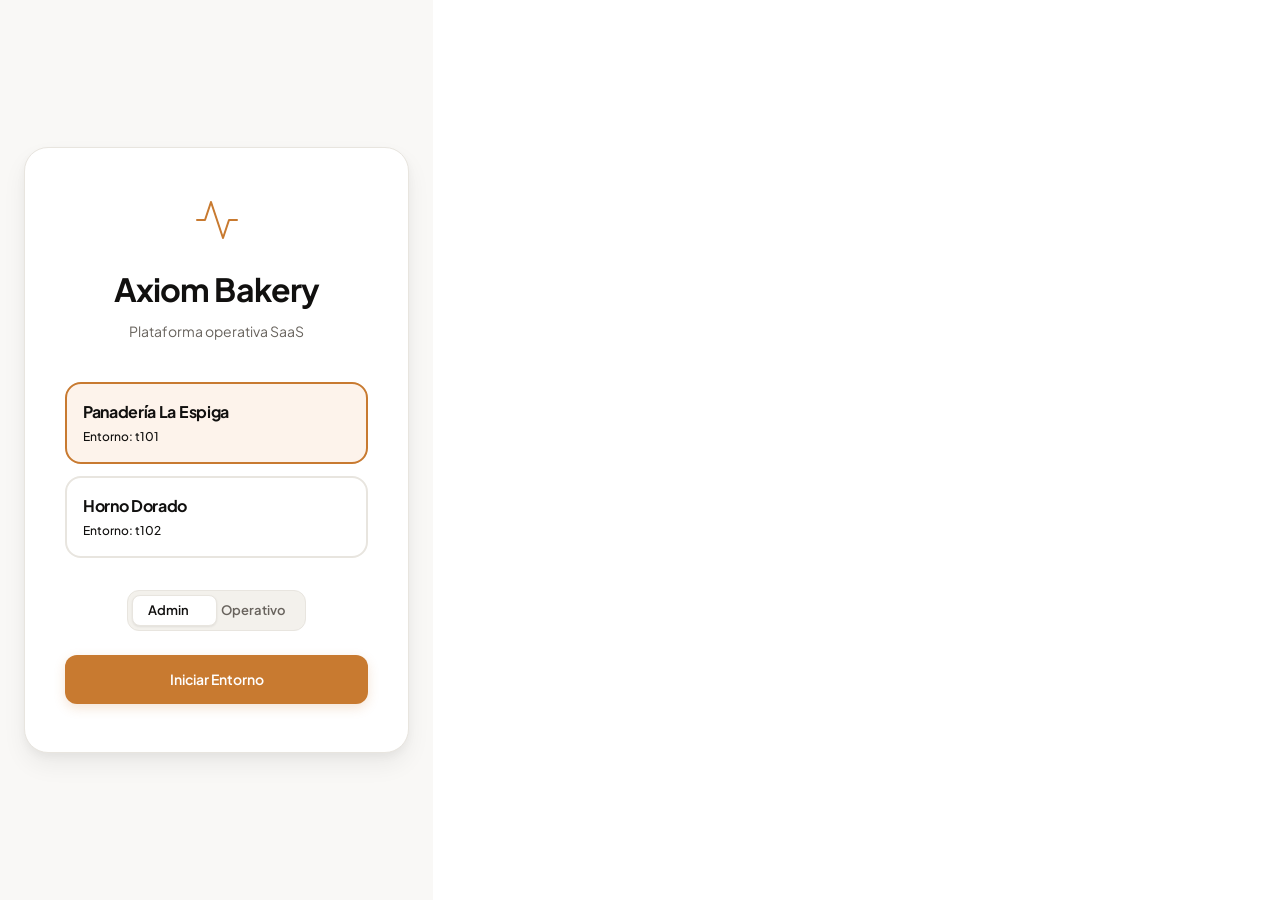
==== projexxxt/index.html @ afece57c "Add files via upload" ====
<!doctype html>
<html lang="es">
<head>
<meta charset="utf-8">
<meta name="viewport" content="width=device-width, initial-scale=1, viewport-fit=cover">
<title>Panadería SaaS - Ultra Premium v2</title>
<link href="https://fonts.googleapis.com/css2?family=Plus+Jakarta+Sans:wght@400;500;600;700;800&display=swap" rel="stylesheet">
<link rel="stylesheet" href="style.css">
</head>
<body>
<div id="app"></div>

<!-- Iconografía SVG Consistente (24x24 viewBox, stroke 2) -->
<svg style="display:none">
  <defs>
    <symbol id="i-pedidos" viewBox="0 0 24 24" fill="none" stroke="currentColor" stroke-linecap="round" stroke-linejoin="round"><rect x="3" y="4" width="18" height="18" rx="2" ry="2"></rect><line x1="16" y1="2" x2="16" y2="6"></line><line x1="8" y1="2" x2="8" y2="6"></line><line x1="3" y1="10" x2="21" y2="10"></line></symbol>
    <symbol id="i-prod" viewBox="0 0 24 24" fill="none" stroke="currentColor" stroke-linecap="round" stroke-linejoin="round"><polyline points="22 12 18 12 15 21 9 3 6 12 2 12"></polyline></symbol>
    <symbol id="i-rep" viewBox="0 0 24 24" fill="none" stroke="currentColor" stroke-linecap="round" stroke-linejoin="round"><path d="M14 2H6a2 2 0 0 0-2 2v16a2 2 0 0 0 2 2h12a2 2 0 0 0 2-2V8z"></path><polyline points="14 2 14 8 20 8"></polyline><line x1="16" y1="13" x2="8" y2="13"></line><line x1="16" y1="17" x2="8" y2="17"></line><polyline points="10 9 9 9 8 9"></polyline></symbol>
    <symbol id="i-cat" viewBox="0 0 24 24" fill="none" stroke="currentColor" stroke-linecap="round" stroke-linejoin="round"><rect x="3" y="3" width="7" height="7" rx="1"></rect><rect x="14" y="3" width="7" height="7" rx="1"></rect><rect x="14" y="14" width="7" height="7" rx="1"></rect><rect x="3" y="14" width="7" height="7" rx="1"></rect></symbol>
    <symbol id="i-plus" viewBox="0 0 24 24" fill="none" stroke="currentColor" stroke-linecap="round" stroke-linejoin="round"><line x1="12" y1="5" x2="12" y2="19"></line><line x1="5" y1="12" x2="19" y2="12"></line></symbol>
    <symbol id="i-check" viewBox="0 0 24 24" fill="none" stroke="currentColor" stroke-linecap="round" stroke-linejoin="round"><polyline points="20 6 9 17 4 12"></polyline></symbol>
    <symbol id="i-sun" viewBox="0 0 24 24" fill="none" stroke="currentColor" stroke-linecap="round" stroke-linejoin="round"><circle cx="12" cy="12" r="5"></circle><line x1="12" y1="1" x2="12" y2="3"></line><line x1="12" y1="21" x2="12" y2="23"></line><line x1="4.22" y1="4.22" x2="5.64" y2="5.64"></line><line x1="18.36" y1="18.36" x2="19.78" y2="19.78"></line><line x1="1" y1="12" x2="3" y2="12"></line><line x1="21" y1="12" x2="23" y2="12"></line><line x1="4.22" y1="19.78" x2="5.64" y2="18.36"></line><line x1="18.36" y1="5.64" x2="19.78" y2="4.22"></line></symbol>
    <symbol id="i-moon" viewBox="0 0 24 24" fill="none" stroke="currentColor" stroke-linecap="round" stroke-linejoin="round"><path d="M21 12.79A9 9 0 1 1 11.21 3 7 7 0 0 0 21 12.79z"></path></symbol>
    <symbol id="i-user" viewBox="0 0 24 24" fill="none" stroke="currentColor" stroke-linecap="round" stroke-linejoin="round"><path d="M20 21v-2a4 4 0 0 0-4-4H8a4 4 0 0 0-4 4v2"></path><circle cx="12" cy="7" r="4"></circle></symbol>
    <symbol id="i-clock" viewBox="0 0 24 24" fill="none" stroke="currentColor" stroke-linecap="round" stroke-linejoin="round"><circle cx="12" cy="12" r="10"></circle><polyline points="12 6 12 12 16 14"></polyline></symbol>
    <symbol id="i-out" viewBox="0 0 24 24" fill="none" stroke="currentColor" stroke-linecap="round" stroke-linejoin="round"><path d="M9 21H5a2 2 0 0 1-2-2V5a2 2 0 0 1 2-2h4"></path><polyline points="16 17 21 12 16 7"></polyline><line x1="21" y1="12" x2="9" y2="12"></line></symbol>
  </defs>
</svg>

<div class="toast-container" id="toaster" aria-live="polite"></div>
<script src="app.js"></script>
</body>
</html>
---- projexxxt/style.css ----
/* --- SISTEMA DE DISEÑO ULTRA PREMIUM --- */
:root {
  /* Espaciado Modular */
  --sp-1: 4px; --sp-2: 8px; --sp-3: 12px; --sp-4: 16px; --sp-5: 24px; --sp-6: 32px; --sp-8: 48px;
  /* Radios (Smooth Corners illusion) */
  --rd-sm: 8px; --rd-md: 12px; --rd-lg: 16px; --rd-xl: 24px; --rd-pill: 999px;
  
  /* Curvas de Animación Naturales (Linear / Apple style) */
  --ease-out: cubic-bezier(0.16, 1, 0.3, 1);
  --ease-in-out: cubic-bezier(0.65, 0, 0.35, 1);
  --ease-spring: cubic-bezier(0.175, 0.885, 0.32, 1.1);
  --tr-fast: 150ms var(--ease-out);
  --tr-norm: 300ms var(--ease-out);
  --tr-slow: 500ms var(--ease-out);

  /* Paleta Light (Editorial SaaS) */
  --bg: #F9F8F6;
  --bg-app: #FFFFFF;
  --surface: #FFFFFF;
  --surface-hover: #F3F1EC;
  --surface-active: #EBE8E1;
  --border: #E8E5DF;
  --border-focus: #C87A30;
  
  --ink: #11100F;
  --ink-mut: #68635D;
  --ink-light: #9B958E;
  
  --brand: #C87A30;
  --brand-hover: #A66223;
  --brand-bg: #FDF3EB;
  
  /* Temas Semánticos (Recibido, Horneando, Listo, Crítico) */
  --th-recv: #E6A23C; --th-recv-bg: #FFF9F0; --th-recv-border: #FBE6C9;
  --th-bake: #E2672B; --th-bake-bg: #FFF2EC; --th-bake-border: #FBD4C3;
  --th-done: #2D8A5F; --th-done-bg: #ECFDF4; --th-done-border: #BCEBD4;
  --th-crit: #D84C5A; --th-crit-bg: #FEF2F3; --th-crit-border: #FAD3D7;
  
  /* Sombras y Profundidad Real */
  --sh-sm: 0 1px 3px rgba(17, 16, 15, 0.05), 0 1px 2px rgba(17, 16, 15, 0.03);
  --sh-md: 0 4px 6px rgba(17, 16, 15, 0.04), 0 2px 4px rgba(17, 16, 15, 0.03);
  --sh-lg: 0 12px 24px rgba(17, 16, 15, 0.06), 0 4px 8px rgba(17, 16, 15, 0.04);
  --sh-modal: 0 0 0 100vmax rgba(17, 16, 15, 0.25);
  
  box-sizing: border-box;
}

/* Paleta Dark (Linear/Vercel Aesthetic) */
:root[data-theme="dark"] {
  --bg: #000000;
  --bg-app: #000000;
  --surface: #0A0A0A;
  --surface-hover: #141414;
  --surface-active: #1F1F1F;
  --border: #222222;
  --border-focus: #CFA362;
  
  --ink: #EDEDED;
  --ink-mut: #888888;
  --ink-light: #555555;
  
  --brand: #CFA362;
  --brand-hover: #B58C50;
  --brand-bg: #1F170C;
  
  --th-recv: #DFA953; --th-recv-bg: #1F170A; --th-recv-border: #3D2D14;
  --th-bake: #D26B35; --th-bake-bg: #211007; --th-bake-border: #42200E;
  --th-done: #34A873; --th-done-bg: #091F14; --th-done-border: #123D29;
  --th-crit: #E86674; --th-crit-bg: #240C0F; --th-crit-border: #47181E;
  
  --sh-sm: 0 1px 3px rgba(0, 0, 0, 0.8);
  --sh-md: 0 4px 6px rgba(0, 0, 0, 0.8);
  --sh-lg: 0 12px 24px rgba(0, 0, 0, 0.9);
  --sh-modal: 0 0 0 100vmax rgba(0, 0, 0, 0.8);
}

@media(prefers-color-scheme: dark) {
  :root:not([data-theme="light"]) {
    --bg: #000000; --bg-app: #000000; --surface: #0A0A0A; --surface-hover: #141414; --surface-active: #1F1F1F;
    --border: #222222; --border-focus: #CFA362; --ink: #EDEDED; --ink-mut: #888888; --ink-light: #555555;
    --brand: #CFA362; --brand-hover: #B58C50; --brand-bg: #1F170C;
    --th-recv: #DFA953; --th-recv-bg: #1F170A; --th-recv-border: #3D2D14;
    --th-bake: #D26B35; --th-bake-bg: #211007; --th-bake-border: #42200E;
    --th-done: #34A873; --th-done-bg: #091F14; --th-done-border: #123D29;
    --th-crit: #E86674; --th-crit-bg: #240C0F; --th-crit-border: #47181E;
  }
}

*, *:before, *:after { box-sizing: inherit; -webkit-tap-highlight-color: transparent; }
html { scroll-behavior: smooth; }
body { 
  margin: 0; background: var(--bg); color: var(--ink); 
  font: 14px/1.5 'Plus Jakarta Sans', system-ui, sans-serif;
  transition: background var(--tr-slow), color var(--tr-slow);
  -webkit-font-smoothing: antialiased;
}

/* Tipografía Refinada */
h1, h2, h3, h4, b, strong { font-weight: 700; margin: 0; letter-spacing: -0.02em; color: var(--ink); }
h1 { font-size: 32px; letter-spacing: -0.03em; }
h2 { font-size: 20px; font-weight: 600; }
h3 { font-size: 16px; font-weight: 600; }
p { margin: 0; }
small { color: var(--ink-mut); font-size: 12px; font-weight: 500; }

/* Botones y Estados Interactivos */
button { font: inherit; color: inherit; cursor: pointer; border: 0; background: none; padding: 0; transition: all var(--tr-fast); }
button:active { transform: scale(0.97); }
button:focus-visible { outline: 2px solid var(--border-focus); outline-offset: 2px; }

.btn-primary { background: var(--brand); color: #fff; font-weight: 600; padding: 10px 18px; border-radius: var(--rd-md); box-shadow: 0 4px 12px rgba(200, 122, 48, 0.2); display: inline-flex; align-items: center; gap: 8px; justify-content: center; }
.btn-primary:hover { background: var(--brand-hover); box-shadow: 0 6px 16px rgba(200, 122, 48, 0.3); }
.btn-secondary { background: var(--surface); color: var(--ink); border: 1px solid var(--border); font-weight: 500; padding: 10px 18px; border-radius: var(--rd-md); box-shadow: var(--sh-sm); display: inline-flex; align-items: center; gap: 8px; justify-content: center;}
.btn-secondary:hover { background: var(--surface-hover); border-color: var(--ink-light); }
.btn-sm { padding: 8px 14px; font-size: 13px; border-radius: var(--rd-sm); }
.btn-ghost { padding: 10px 18px; color: var(--ink-mut); font-weight: 500; border-radius: var(--rd-md); display: inline-flex; align-items: center; gap: 8px; }
.btn-ghost:hover { background: var(--surface-hover); color: var(--ink); }

/* Etiquetas (Badges) */
.badge { display: inline-flex; align-items: center; gap: 4px; font-size: 12px; font-weight: 600; padding: 4px 10px; border-radius: var(--rd-pill); background: var(--surface-hover); color: var(--ink-mut); border: 1px solid var(--border); letter-spacing: 0.01em; }
.badge.admin { background: var(--brand-bg); color: var(--brand); border-color: transparent; }
.dot { width: 6px; height: 6px; border-radius: 50%; display: inline-block; }

/* Clases Temáticas Semánticas (Eliminando estilos inline) */
.theme-recv { color: var(--th-recv); } .bg-recv { background: var(--th-recv-bg); border: 1px solid var(--th-recv-border); }
.theme-bake { color: var(--th-bake); } .bg-bake { background: var(--th-bake-bg); border: 1px solid var(--th-bake-border); }
.theme-done { color: var(--th-done); } .bg-done { background: var(--th-done-bg); border: 1px solid var(--th-done-border); }
.theme-crit { color: var(--th-crit); }

/* Layout Estructural */
#app { display: flex; flex-direction: column; min-height: 100vh; background: var(--bg-app); }
.topbar { display: flex; justify-content: space-between; align-items: center; padding: 12px 20px; border-bottom: 1px solid var(--border); background: var(--surface); position: sticky; top: 0; z-index: 10; backdrop-filter: blur(12px); -webkit-backdrop-filter: blur(12px); background: rgba(var(--surface-rgb), 0.8); }

.main-content { flex: 1; padding: 24px; max-width: 1200px; margin: 0 auto; width: 100%; padding-bottom: 120px; display: flex; flex-direction: column; gap: var(--sp-6); }

/* Animaciones Skeleton/Fade Naturales */
.view-enter { animation: skeletonReveal var(--tr-slow) forwards; }
.stagger { opacity: 0; animation: fadeUp 0.5s var(--ease-out) forwards; animation-delay: calc(var(--i) * 40ms); }

/* Nav Mobile Bottom */
.nav-bottom { position: fixed; bottom: 24px; left: 50%; transform: translateX(-50%); width: calc(100% - 32px); max-width: 380px; display: flex; padding: 6px; background: var(--surface); border: 1px solid var(--border); border-radius: var(--rd-xl); box-shadow: var(--sh-lg); z-index: 20; }
.nav-btn { flex: 1; display: flex; flex-direction: column; align-items: center; gap: 4px; padding: 8px 0; color: var(--ink-mut); position: relative; z-index: 1; font-size: 11px; font-weight: 500; }
.nav-btn.on { color: var(--ink); font-weight: 600; }
.nav-btn.lock { opacity: 0.4; }
.nav-btn svg { width: 20px; height: 20px; transition: transform var(--tr-spring), color var(--tr-fast); stroke-width: 2; }
.nav-btn.on svg { transform: translateY(-2px); color: var(--brand); }
.nav-indicator { position: absolute; top: 6px; bottom: 6px; width: calc((100% - 12px) / 4); background: var(--surface-hover); border: 1px solid var(--border); border-radius: var(--rd-lg); transform: translateX(calc(var(--idx, 0) * 100%)); transition: transform var(--tr-spring); pointer-events: none; }

/* Desktop Sidebar Premium */
@media(min-width: 900px) {
  #app { flex-direction: row; }
  .topbar { display: none; }
  .sidebar { width: 240px; height: 100vh; position: sticky; top: 0; border-right: 1px solid var(--border); background: var(--surface); display: flex; flex-direction: column; padding: 24px 16px; z-index: 20; }
  .nav-bottom { position: relative; bottom: auto; left: auto; transform: none; width: 100%; max-width: none; flex-direction: column; background: transparent; border: 0; box-shadow: none; padding: 0; gap: 4px; margin-top: 32px; }
  .nav-btn { flex-direction: row; padding: 10px 16px; font-size: 14px; border-radius: var(--rd-md); text-align: left; gap: 12px; color: var(--ink-mut); }
  .nav-btn.on { color: var(--ink); }
  .nav-btn svg { width: 18px; height: 18px; }
  .nav-btn.on svg { transform: none; }
  .nav-indicator { top: 0; height: 100%; width: 100%; transform: translateY(calc(var(--idx, 0) * 100%)); transition: transform var(--tr-spring); border-radius: var(--rd-md); background: var(--surface-active); border: none; }
  .main-content { padding: 48px; }
}

/* Header Jerárquico */
.header-row { display: flex; justify-content: space-between; align-items: flex-end; gap: 16px; flex-wrap: wrap; }

/* Kanban UI con Profundidad Real */
.kanban { display: flex; gap: 16px; overflow-x: auto; padding-bottom: 8px; scroll-snap-type: x mandatory; margin: 0 -24px; padding: 0 24px 24px; }
@media(min-width: 900px) { .kanban { display: grid; grid-template-columns: repeat(3, 1fr); overflow: visible; margin: 0; padding: 0; } }
.k-col { scroll-snap-align: center; min-width: 85%; flex-shrink: 0; display: flex; flex-direction: column; gap: 12px; }
@media(min-width: 900px) { .k-col { min-width: 0; } }
.k-col-head { display: flex; align-items: center; justify-content: space-between; padding-bottom: 8px; border-bottom: 2px solid var(--border); }
.k-count { color: var(--ink-mut); font-weight: 600; font-size: 13px; }

/* Tarjetas (Cards) */
.card { background: var(--surface); border: 1px solid var(--border); border-radius: var(--rd-lg); box-shadow: var(--sh-sm); transition: transform var(--tr-fast), box-shadow var(--tr-fast), border-color var(--tr-fast); }
.order-card { padding: 16px; display: flex; flex-direction: column; gap: 16px; position: relative; overflow: hidden; }
.order-card:hover { transform: translateY(-2px); box-shadow: var(--sh-md); border-color: var(--ink-light); }
.order-card.new { animation: popIn var(--tr-spring); }
.oc-top { display: flex; justify-content: space-between; align-items: flex-start; }
.oc-id { font-size: 11px; color: var(--ink-light); font-weight: 600; font-family: ui-monospace, monospace; letter-spacing: 0.05em; }
.oc-items { display: flex; flex-direction: column; gap: 6px; }
.oc-item { display: flex; justify-content: space-between; font-size: 13px; font-weight: 500; color: var(--ink-mut); }
.oc-item b { color: var(--ink); }
.oc-bot { display: flex; justify-content: space-between; align-items: center; border-top: 1px solid var(--border); padding-top: 12px; margin-top: auto; }
.oc-date { display: flex; align-items: center; gap: 6px; font-size: 12px; color: var(--ink-mut); font-weight: 600; }
.oc-date svg { width: 14px; height: 14px; }
.oc-action { font-size: 12px; font-weight: 600; display: flex; align-items: center; gap: 4px; padding: 6px 12px; border-radius: var(--rd-sm); transition: background var(--tr-fast); }
.oc-action:hover { filter: brightness(0.95); }

/* Dashboard UI */
.dash-grid { display: grid; grid-template-columns: repeat(auto-fit, minmax(200px, 1fr)); gap: 16px; }
.metric-card { padding: 24px; display: flex; flex-direction: column; gap: 8px; }
.metric-card span { color: var(--ink-mut); font-size: 12px; font-weight: 600; text-transform: uppercase; letter-spacing: 0.05em; }
.metric-card strong { font-size: 40px; line-height: 1; letter-spacing: -0.04em; }

.prod-list { display: flex; flex-direction: column; gap: 12px; }
.prod-item { padding: 16px 20px; display: flex; flex-direction: column; gap: 12px; }
.prod-info { display: flex; justify-content: space-between; align-items: center; }
.prod-nums { text-align: right; }
.prod-nums b { font-size: 20px; }
.progress-bg { height: 6px; background: var(--surface-active); border-radius: var(--rd-pill); overflow: hidden; }
.progress-bar { height: 100%; background: var(--brand); width: 0%; border-radius: var(--rd-pill); transition: width 1s var(--ease-out), background 0.3s; }
.progress-bar.warning { background: var(--th-recv); }
.progress-bar.critical { background: var(--th-crit); }

/* Controles Segmentados */
.segment { display: inline-flex; background: var(--surface-hover); padding: 4px; border-radius: var(--rd-md); border: 1px solid var(--border); position: relative; }
.seg-btn { position: relative; z-index: 1; padding: 6px 16px; font-weight: 600; font-size: 13px; color: var(--ink-mut); border-radius: var(--rd-sm); }
.seg-btn.on { color: var(--ink); }
.seg-ind { position: absolute; top: 4px; bottom: 4px; width: calc((100% - 8px)/2); background: var(--surface); border-radius: var(--rd-sm); box-shadow: var(--sh-sm); border: 1px solid var(--border); transition: transform var(--tr-spring); transform: translateX(calc(var(--idx, 0) * 100%)); }

/* Listas tipo Checklist */
.chk-list { display: flex; flex-direction: column; gap: 8px; }
.chk-item { display: flex; align-items: center; gap: 16px; padding: 16px; cursor: pointer; }
.chk-item:hover { background: var(--surface-hover); }
.chk-item input { display: none; }
.chk-box { width: 22px; height: 22px; border: 2px solid var(--ink-light); border-radius: 6px; display: grid; place-items: center; transition: all var(--tr-fast); background: var(--surface); }
.chk-box svg { width: 14px; height: 14px; color: var(--surface); transform: scale(0); transition: transform var(--tr-spring); stroke-width: 3; }
.chk-item input:checked ~ .chk-box { background: var(--th-done); border-color: var(--th-done); }
.chk-item input:checked ~ .chk-box svg { transform: scale(1); }
.chk-info { flex: 1; transition: opacity var(--tr-fast); }
.chk-item input:checked ~ .chk-info { opacity: 0.4; text-decoration: line-through; }
.chk-val { font-size: 16px; font-weight: 600; font-variant-numeric: tabular-nums; }

/* Modal Bottom-Sheet en móvil */
.modal-overlay { position: fixed; inset: 0; background: var(--sh-modal); backdrop-filter: blur(4px); -webkit-backdrop-filter: blur(4px); z-index: 100; opacity: 0; transition: opacity var(--tr-norm); display: flex; align-items: flex-end; justify-content: center; pointer-events: none; }
.modal-content { background: var(--surface); width: 100%; max-width: 520px; border-radius: var(--rd-xl) var(--rd-xl) 0 0; padding: 24px; padding-bottom: calc(24px + env(safe-area-inset-bottom)); transform: translateY(100%); transition: transform var(--tr-spring); max-height: 90vh; overflow-y: auto; box-shadow: var(--sh-lg); }
.modal-handle { width: 40px; height: 4px; background: var(--border); border-radius: var(--rd-pill); margin: 0 auto 24px; }
@media(min-width: 768px) {
  .modal-overlay { align-items: center; }
  .modal-content { border-radius: var(--rd-xl); transform: translateY(20px) scale(0.98); padding-bottom: 24px; }
  .modal-handle { display: none; }
}
.modal-overlay.open { opacity: 1; pointer-events: auto; }
.modal-overlay.open .modal-content { transform: translateY(0) scale(1); }

.form-group { display: flex; flex-direction: column; gap: 8px; margin-bottom: 20px; }
.form-group label { font-size: 12px; font-weight: 600; color: var(--ink-mut); text-transform: uppercase; letter-spacing: 0.05em; }
select, input { padding: 12px 16px; border: 1px solid var(--border); border-radius: var(--rd-md); background: var(--bg); color: var(--ink); font: inherit; outline: none; transition: border-color var(--tr-fast), box-shadow var(--tr-fast); cursor: pointer; }
select:focus-visible, input:focus-visible { border-color: var(--brand); box-shadow: 0 0 0 3px var(--brand-bg); }

.qty-row { display: flex; justify-content: space-between; align-items: center; padding: 12px 0; border-bottom: 1px solid var(--border); }
.qty-ctrl { display: flex; align-items: center; gap: 12px; background: var(--surface-hover); border: 1px solid var(--border); padding: 4px; border-radius: var(--rd-pill); }
.qty-ctrl button { width: 32px; height: 32px; border-radius: 50%; background: var(--surface); box-shadow: var(--sh-sm); display: grid; place-items: center; color: var(--ink-mut); }
.qty-ctrl button:hover { color: var(--ink); border: 1px solid var(--border); }
.qty-ctrl span { min-width: 28px; text-align: center; font-weight: 600; font-variant-numeric: tabular-nums; }

/* Toasts Refinados */
.toast-container { position: fixed; top: 24px; left: 50%; transform: translateX(-50%); z-index: 1000; display: flex; flex-direction: column; gap: 8px; pointer-events: none; }
.toast { background: var(--ink); color: var(--bg); padding: 12px 20px; border-radius: var(--rd-lg); box-shadow: var(--sh-lg); display: flex; align-items: center; gap: 12px; font-weight: 500; font-size: 13px; animation: slideDown var(--tr-spring); }
.toast svg { color: var(--th-done); width: 18px; height: 18px; }
.toast.error svg { color: var(--th-crit); }

/* Login */
.login-wrap { min-height: 100vh; display: grid; place-items: center; background: var(--bg); padding: 24px; }
.login-box { background: var(--surface); border: 1px solid var(--border); border-radius: var(--rd-xl); padding: 48px 40px; width: 100%; max-width: 440px; box-shadow: var(--sh-lg); text-align: center; animation: skeletonReveal var(--tr-slow); }
.tenant-btn { padding: 16px; border: 2px solid var(--border); border-radius: var(--rd-lg); display: flex; flex-direction: column; gap: 4px; text-align: left; background: var(--surface); }
.tenant-btn.on { border-color: var(--brand); background: var(--brand-bg); }

/* Utilities & Empty States */
.empty-state { text-align: center; padding: 64px 24px; color: var(--ink-mut); display: flex; flex-direction: column; align-items: center; gap: 12px; }
.empty-state svg { width: 48px; height: 48px; opacity: 0.3; }

/* Animaciones Keyframes */
@keyframes skeletonReveal { 
  0% { opacity: 0; filter: blur(4px); transform: translateY(10px) scale(0.99); } 
  100% { opacity: 1; filter: blur(0); transform: none; } 
}
@keyframes fadeUp { 
  0% { opacity: 0; transform: translateY(12px); } 
  100% { opacity: 1; transform: none; } 
}
@keyframes popIn { 
  0% { transform: scale(0.95); opacity: 0; } 
  50% { transform: scale(1.02); } 
  100% { transform: scale(1); opacity: 1; } 
}
@keyframes slideDown { 
  0% { opacity: 0; transform: translateY(-24px) scale(0.9); } 
  100% { opacity: 1; transform: none; } 
}

@media (prefers-reduced-motion: reduce) {
  *, ::before, ::after { animation-duration: 0.01ms !important; transition-duration: 0.01ms !important; }
}
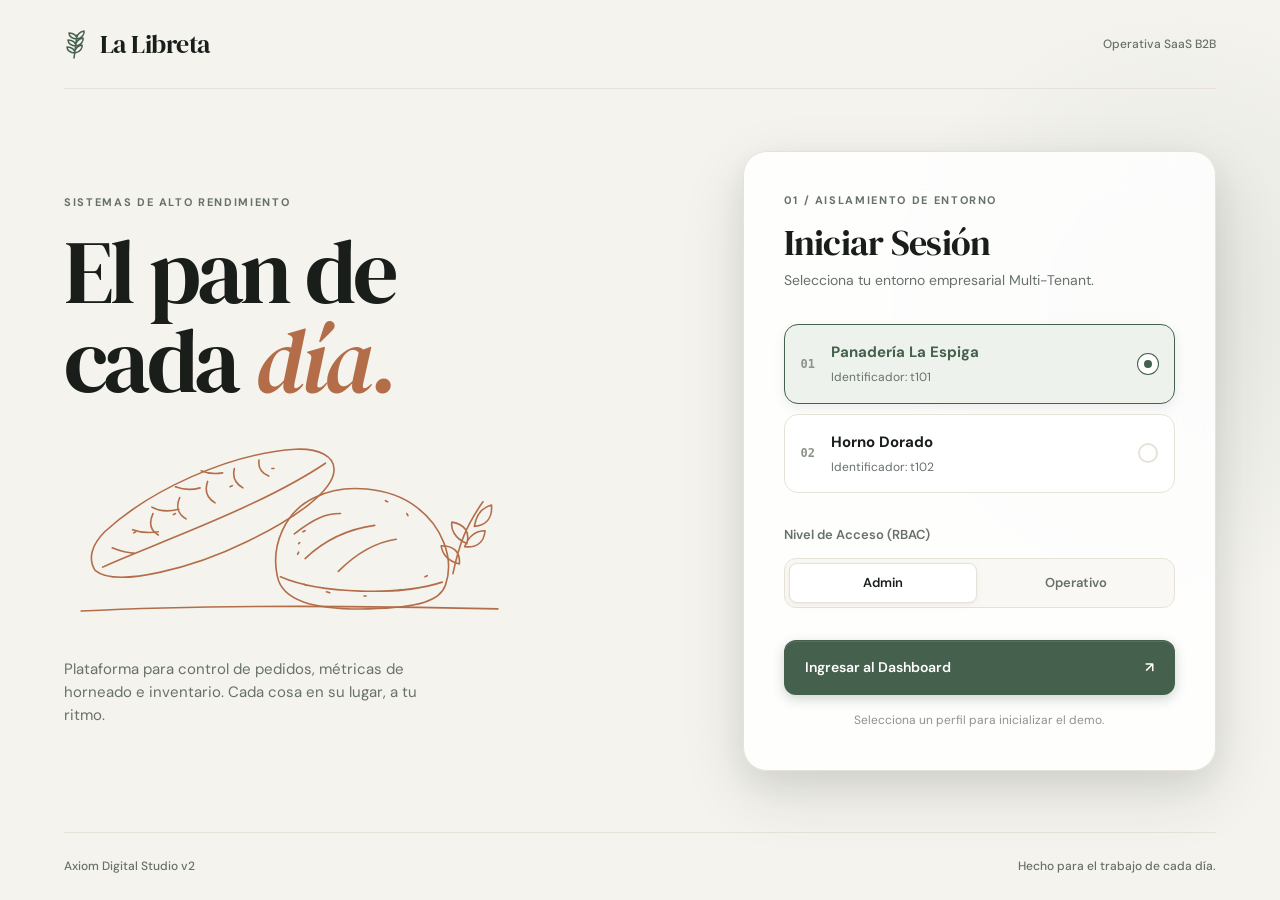
==== commit 6255cbf2: "Add files via upload" ====
--- a/projexxxt/index.html
+++ b/projexxxt/index.html
@@ -1,33 +1,42 @@
 <!doctype html>
-<html lang="es">
+<html lang="es" data-theme="light">
 <head>
 <meta charset="utf-8">
 <meta name="viewport" content="width=device-width, initial-scale=1, viewport-fit=cover">
-<title>Panadería SaaS - Ultra Premium v2</title>
-<link href="https://fonts.googleapis.com/css2?family=Plus+Jakarta+Sans:wght@400;500;600;700;800&display=swap" rel="stylesheet">
+<title>La Libreta · Panadería</title>
+<meta name="description" content="Pedidos, producción y listas de entrega para tu panadería.">
+<meta name="theme-color" content="#f4f3ee">
 <link rel="stylesheet" href="style.css">
+<!-- Preconnect para fuentes más rápidas -->
+<link rel="preconnect" href="https://fonts.googleapis.com">
+<link rel="preconnect" href="https://fonts.gstatic.com" crossorigin>
+<link href="https://fonts.googleapis.com/css2?family=DM+Sans:opsz,wght@9..40,400;9..40,500;9..40,600;9..40,700&family=DM+Serif+Display:ital@0;1&display=swap" rel="stylesheet">
 </head>
 <body>
 <div id="app"></div>
 
-<!-- Iconografía SVG Consistente (24x24 viewBox, stroke 2) -->
+<!-- Iconos SVG (Optimizados y consistentes) -->
 <svg style="display:none">
   <defs>
-    <symbol id="i-pedidos" viewBox="0 0 24 24" fill="none" stroke="currentColor" stroke-linecap="round" stroke-linejoin="round"><rect x="3" y="4" width="18" height="18" rx="2" ry="2"></rect><line x1="16" y1="2" x2="16" y2="6"></line><line x1="8" y1="2" x2="8" y2="6"></line><line x1="3" y1="10" x2="21" y2="10"></line></symbol>
-    <symbol id="i-prod" viewBox="0 0 24 24" fill="none" stroke="currentColor" stroke-linecap="round" stroke-linejoin="round"><polyline points="22 12 18 12 15 21 9 3 6 12 2 12"></polyline></symbol>
-    <symbol id="i-rep" viewBox="0 0 24 24" fill="none" stroke="currentColor" stroke-linecap="round" stroke-linejoin="round"><path d="M14 2H6a2 2 0 0 0-2 2v16a2 2 0 0 0 2 2h12a2 2 0 0 0 2-2V8z"></path><polyline points="14 2 14 8 20 8"></polyline><line x1="16" y1="13" x2="8" y2="13"></line><line x1="16" y1="17" x2="8" y2="17"></line><polyline points="10 9 9 9 8 9"></polyline></symbol>
-    <symbol id="i-cat" viewBox="0 0 24 24" fill="none" stroke="currentColor" stroke-linecap="round" stroke-linejoin="round"><rect x="3" y="3" width="7" height="7" rx="1"></rect><rect x="14" y="3" width="7" height="7" rx="1"></rect><rect x="14" y="14" width="7" height="7" rx="1"></rect><rect x="3" y="14" width="7" height="7" rx="1"></rect></symbol>
-    <symbol id="i-plus" viewBox="0 0 24 24" fill="none" stroke="currentColor" stroke-linecap="round" stroke-linejoin="round"><line x1="12" y1="5" x2="12" y2="19"></line><line x1="5" y1="12" x2="19" y2="12"></line></symbol>
-    <symbol id="i-check" viewBox="0 0 24 24" fill="none" stroke="currentColor" stroke-linecap="round" stroke-linejoin="round"><polyline points="20 6 9 17 4 12"></polyline></symbol>
-    <symbol id="i-sun" viewBox="0 0 24 24" fill="none" stroke="currentColor" stroke-linecap="round" stroke-linejoin="round"><circle cx="12" cy="12" r="5"></circle><line x1="12" y1="1" x2="12" y2="3"></line><line x1="12" y1="21" x2="12" y2="23"></line><line x1="4.22" y1="4.22" x2="5.64" y2="5.64"></line><line x1="18.36" y1="18.36" x2="19.78" y2="19.78"></line><line x1="1" y1="12" x2="3" y2="12"></line><line x1="21" y1="12" x2="23" y2="12"></line><line x1="4.22" y1="19.78" x2="5.64" y2="18.36"></line><line x1="18.36" y1="5.64" x2="19.78" y2="4.22"></line></symbol>
-    <symbol id="i-moon" viewBox="0 0 24 24" fill="none" stroke="currentColor" stroke-linecap="round" stroke-linejoin="round"><path d="M21 12.79A9 9 0 1 1 11.21 3 7 7 0 0 0 21 12.79z"></path></symbol>
-    <symbol id="i-user" viewBox="0 0 24 24" fill="none" stroke="currentColor" stroke-linecap="round" stroke-linejoin="round"><path d="M20 21v-2a4 4 0 0 0-4-4H8a4 4 0 0 0-4 4v2"></path><circle cx="12" cy="7" r="4"></circle></symbol>
-    <symbol id="i-clock" viewBox="0 0 24 24" fill="none" stroke="currentColor" stroke-linecap="round" stroke-linejoin="round"><circle cx="12" cy="12" r="10"></circle><polyline points="12 6 12 12 16 14"></polyline></symbol>
-    <symbol id="i-out" viewBox="0 0 24 24" fill="none" stroke="currentColor" stroke-linecap="round" stroke-linejoin="round"><path d="M9 21H5a2 2 0 0 1-2-2V5a2 2 0 0 1 2-2h4"></path><polyline points="16 17 21 12 16 7"></polyline><line x1="21" y1="12" x2="9" y2="12"></line></symbol>
+    <symbol id="i-espiga" viewBox="0 0 24 32" fill="none" stroke="currentColor" stroke-width="1.5" stroke-linecap="round" stroke-linejoin="round">
+      <path d="m10 30 3-23m0 4c-5 0-8-3-8-6 5 0 8 3 8 6Zm-1 7c-5 0-8-3-8-6 5 0 8 3 8 6Zm-1 7c-5 0-8-3-8-6 5 0 8 3 8 6Zm2-14c5-1 8-5 7-8-5 1-8 5-7 8Zm-1 7c5-1 8-5 7-8-5 1-8 5-7 8Zm-1 7c5-1 8-5 7-8-5 1-8 5-7 8Z"/>
+    </symbol>
+    <symbol id="i-pedidos" viewBox="0 0 24 24" fill="none" stroke="currentColor" stroke-linecap="round" stroke-linejoin="round" stroke-width="1.8"><rect x="3" y="4" width="18" height="18" rx="2" ry="2"></rect><line x1="16" y1="2" x2="16" y2="6"></line><line x1="8" y1="2" x2="8" y2="6"></line><line x1="3" y1="10" x2="21" y2="10"></line></symbol>
+    <symbol id="i-prod" viewBox="0 0 24 24" fill="none" stroke="currentColor" stroke-linecap="round" stroke-linejoin="round" stroke-width="1.8"><path d="M4 21V11a8 8 0 0 1 16 0v10Z M8 21v-6a4 4 0 0 1 8 0v6 M9 7h6"></path></symbol>
+    <symbol id="i-rep" viewBox="0 0 24 24" fill="none" stroke="currentColor" stroke-linecap="round" stroke-linejoin="round" stroke-width="1.8"><path d="M14 2H6a2 2 0 0 0-2 2v16a2 2 0 0 0 2 2h12a2 2 0 0 0 2-2V8z"></path><polyline points="14 2 14 8 20 8"></polyline><line x1="16" y1="13" x2="8" y2="13"></line><line x1="16" y1="17" x2="8" y2="17"></line><polyline points="10 9 9 9 8 9"></polyline></symbol>
+    <symbol id="i-cat" viewBox="0 0 24 24" fill="none" stroke="currentColor" stroke-linecap="round" stroke-linejoin="round" stroke-width="1.8"><rect x="3" y="3" width="7" height="7" rx="1"></rect><rect x="14" y="3" width="7" height="7" rx="1"></rect><rect x="14" y="14" width="7" height="7" rx="1"></rect><rect x="3" y="14" width="7" height="7" rx="1"></rect></symbol>
+    <symbol id="i-plus" viewBox="0 0 24 24" fill="none" stroke="currentColor" stroke-linecap="round" stroke-linejoin="round" stroke-width="2.5"><line x1="12" y1="5" x2="12" y2="19"></line><line x1="5" y1="12" x2="19" y2="12"></line></symbol>
+    <symbol id="i-check" viewBox="0 0 24 24" fill="none" stroke="currentColor" stroke-linecap="round" stroke-linejoin="round" stroke-width="3"><polyline points="20 6 9 17 4 12"></polyline></symbol>
+    <symbol id="i-sun" viewBox="0 0 24 24" fill="none" stroke="currentColor" stroke-linecap="round" stroke-linejoin="round" stroke-width="1.8"><circle cx="12" cy="12" r="5"></circle><line x1="12" y1="1" x2="12" y2="3"></line><line x1="12" y1="21" x2="12" y2="23"></line><line x1="4.22" y1="4.22" x2="5.64" y2="5.64"></line><line x1="18.36" y1="18.36" x2="19.78" y2="19.78"></line><line x1="1" y1="12" x2="3" y2="12"></line><line x1="21" y1="12" x2="23" y2="12"></line><line x1="4.22" y1="19.78" x2="5.64" y2="18.36"></line><line x1="18.36" y1="5.64" x2="19.78" y2="4.22"></line></symbol>
+    <symbol id="i-moon" viewBox="0 0 24 24" fill="none" stroke="currentColor" stroke-linecap="round" stroke-linejoin="round" stroke-width="1.8"><path d="M21 12.79A9 9 0 1 1 11.21 3 7 7 0 0 0 21 12.79z"></path></symbol>
+    <symbol id="i-user" viewBox="0 0 24 24" fill="none" stroke="currentColor" stroke-linecap="round" stroke-linejoin="round" stroke-width="1.8"><path d="M20 21v-2a4 4 0 0 0-4-4H8a4 4 0 0 0-4 4v2"></path><circle cx="12" cy="7" r="4"></circle></symbol>
+    <symbol id="i-clock" viewBox="0 0 24 24" fill="none" stroke="currentColor" stroke-linecap="round" stroke-linejoin="round" stroke-width="2"><circle cx="12" cy="12" r="10"></circle><polyline points="12 6 12 12 16 14"></polyline></symbol>
+    <symbol id="i-out" viewBox="0 0 24 24" fill="none" stroke="currentColor" stroke-linecap="round" stroke-linejoin="round" stroke-width="1.8"><path d="M9 21H5a2 2 0 0 1-2-2V5a2 2 0 0 1 2-2h4"></path><polyline points="16 17 21 12 16 7"></polyline><line x1="21" y1="12" x2="9" y2="12"></line></symbol>
+    <symbol id="i-close" viewBox="0 0 24 24" fill="none" stroke="currentColor" stroke-linecap="round" stroke-linejoin="round" stroke-width="2"><path d="M18 6L6 18M6 6l12 12"></path></symbol>
   </defs>
 </svg>
 
 <div class="toast-container" id="toaster" aria-live="polite"></div>
 <script src="app.js"></script>
 </body>
-</html>+</html>
--- a/projexxxt/style.css
+++ b/projexxxt/style.css
@@ -1,285 +1,537 @@
-/* --- SISTEMA DE DISEÑO ULTRA PREMIUM --- */
 :root {
-  /* Espaciado Modular */
-  --sp-1: 4px; --sp-2: 8px; --sp-3: 12px; --sp-4: 16px; --sp-5: 24px; --sp-6: 32px; --sp-8: 48px;
-  /* Radios (Smooth Corners illusion) */
-  --rd-sm: 8px; --rd-md: 12px; --rd-lg: 16px; --rd-xl: 24px; --rd-pill: 999px;
-  
-  /* Curvas de Animación Naturales (Linear / Apple style) */
-  --ease-out: cubic-bezier(0.16, 1, 0.3, 1);
+  color-scheme: light;
+  --bg: #f4f3ee;
+  --surface: #ffffff;
+  --surface-hover: #f9f8f4;
+  --surface-raised: #ffffff;
+  --border: #e6e2d8;
+  --ink: #1a1e1b;
+  --ink-mut: #677169;
+  --ink-light: #8d948a;
+  
+  --brand: #45604c;
+  --brand-hover: #334b3a;
+  --brand-bg: #edf2ed;
+  --accent: #b36d48;
+  
+  --th-recv: #a66a3f;
+  --th-bake: #8b633b;
+  --th-done: #4c7658;
+  --th-crit: #a95046;
+  
+  /* Layered Shadows para profundidad premium */
+  --shadow-sm: 0 1px 2px rgba(41, 49, 38, 0.04), 0 2px 8px rgba(41, 49, 38, 0.04);
+  --shadow-card: 0 2px 4px rgba(41, 49, 38, 0.03), 0 8px 24px rgba(41, 49, 38, 0.05);
+  --shadow-float: 0 12px 32px rgba(41, 49, 38, 0.08), 0 22px 64px rgba(41, 49, 38, 0.12);
+  
+  --radius-sm: 10px;
+  --radius: 16px;
+  --radius-lg: 24px;
+  
+  /* Curvas de Animación Físicas (Spring & Apple-like) */
+  --ease: cubic-bezier(0.16, 1, 0.3, 1);
+  --ease-spring: cubic-bezier(0.34, 1.56, 0.64, 1);
   --ease-in-out: cubic-bezier(0.65, 0, 0.35, 1);
-  --ease-spring: cubic-bezier(0.175, 0.885, 0.32, 1.1);
-  --tr-fast: 150ms var(--ease-out);
-  --tr-norm: 300ms var(--ease-out);
-  --tr-slow: 500ms var(--ease-out);
-
-  /* Paleta Light (Editorial SaaS) */
-  --bg: #F9F8F6;
-  --bg-app: #FFFFFF;
-  --surface: #FFFFFF;
-  --surface-hover: #F3F1EC;
-  --surface-active: #EBE8E1;
-  --border: #E8E5DF;
-  --border-focus: #C87A30;
-  
-  --ink: #11100F;
-  --ink-mut: #68635D;
-  --ink-light: #9B958E;
-  
-  --brand: #C87A30;
-  --brand-hover: #A66223;
-  --brand-bg: #FDF3EB;
-  
-  /* Temas Semánticos (Recibido, Horneando, Listo, Crítico) */
-  --th-recv: #E6A23C; --th-recv-bg: #FFF9F0; --th-recv-border: #FBE6C9;
-  --th-bake: #E2672B; --th-bake-bg: #FFF2EC; --th-bake-border: #FBD4C3;
-  --th-done: #2D8A5F; --th-done-bg: #ECFDF4; --th-done-border: #BCEBD4;
-  --th-crit: #D84C5A; --th-crit-bg: #FEF2F3; --th-crit-border: #FAD3D7;
-  
-  /* Sombras y Profundidad Real */
-  --sh-sm: 0 1px 3px rgba(17, 16, 15, 0.05), 0 1px 2px rgba(17, 16, 15, 0.03);
-  --sh-md: 0 4px 6px rgba(17, 16, 15, 0.04), 0 2px 4px rgba(17, 16, 15, 0.03);
-  --sh-lg: 0 12px 24px rgba(17, 16, 15, 0.06), 0 4px 8px rgba(17, 16, 15, 0.04);
-  --sh-modal: 0 0 0 100vmax rgba(17, 16, 15, 0.25);
-  
-  box-sizing: border-box;
-}
-
-/* Paleta Dark (Linear/Vercel Aesthetic) */
+}
+
 :root[data-theme="dark"] {
-  --bg: #000000;
-  --bg-app: #000000;
-  --surface: #0A0A0A;
-  --surface-hover: #141414;
-  --surface-active: #1F1F1F;
-  --border: #222222;
-  --border-focus: #CFA362;
-  
-  --ink: #EDEDED;
-  --ink-mut: #888888;
-  --ink-light: #555555;
-  
-  --brand: #CFA362;
-  --brand-hover: #B58C50;
-  --brand-bg: #1F170C;
-  
-  --th-recv: #DFA953; --th-recv-bg: #1F170A; --th-recv-border: #3D2D14;
-  --th-bake: #D26B35; --th-bake-bg: #211007; --th-bake-border: #42200E;
-  --th-done: #34A873; --th-done-bg: #091F14; --th-done-border: #123D29;
-  --th-crit: #E86674; --th-crit-bg: #240C0F; --th-crit-border: #47181E;
-  
-  --sh-sm: 0 1px 3px rgba(0, 0, 0, 0.8);
-  --sh-md: 0 4px 6px rgba(0, 0, 0, 0.8);
-  --sh-lg: 0 12px 24px rgba(0, 0, 0, 0.9);
-  --sh-modal: 0 0 0 100vmax rgba(0, 0, 0, 0.8);
-}
-
-@media(prefers-color-scheme: dark) {
-  :root:not([data-theme="light"]) {
-    --bg: #000000; --bg-app: #000000; --surface: #0A0A0A; --surface-hover: #141414; --surface-active: #1F1F1F;
-    --border: #222222; --border-focus: #CFA362; --ink: #EDEDED; --ink-mut: #888888; --ink-light: #555555;
-    --brand: #CFA362; --brand-hover: #B58C50; --brand-bg: #1F170C;
-    --th-recv: #DFA953; --th-recv-bg: #1F170A; --th-recv-border: #3D2D14;
-    --th-bake: #D26B35; --th-bake-bg: #211007; --th-bake-border: #42200E;
-    --th-done: #34A873; --th-done-bg: #091F14; --th-done-border: #123D29;
-    --th-crit: #E86674; --th-crit-bg: #240C0F; --th-crit-border: #47181E;
-  }
-}
-
-*, *:before, *:after { box-sizing: inherit; -webkit-tap-highlight-color: transparent; }
-html { scroll-behavior: smooth; }
-body { 
-  margin: 0; background: var(--bg); color: var(--ink); 
-  font: 14px/1.5 'Plus Jakarta Sans', system-ui, sans-serif;
-  transition: background var(--tr-slow), color var(--tr-slow);
+  color-scheme: dark;
+  --bg: #121513;
+  --surface: #1a1e1b;
+  --surface-hover: #222724;
+  --surface-raised: #1f2421;
+  --border: #2c332e;
+  
+  --ink: #f0f2ef;
+  --ink-mut: #a0a8a2;
+  --ink-light: #7a827c;
+  
+  --brand: #a3c2aa;
+  --brand-hover: #b8d4be;
+  --brand-bg: #233327;
+  --accent: #e2a685;
+  
+  --th-recv: #e8b389;
+  --th-bake: #d8ad7b;
+  --th-done: #a5cbb0;
+  --th-crit: #e8a598;
+  
+  --shadow-sm: 0 2px 8px rgba(0, 0, 0, 0.4);
+  --shadow-card: 0 8px 24px rgba(0, 0, 0, 0.5);
+  --shadow-float: 0 22px 64px rgba(0, 0, 0, 0.8);
+}
+
+*, *::before, *::after { box-sizing: border-box; }
+html { min-width: 320px; scroll-behavior: smooth; }
+
+body {
+  margin: 0;
+  min-height: 100vh;
+  background: var(--bg);
+  color: var(--ink);
+  font: 14px/1.55 "DM Sans", system-ui, -apple-system, sans-serif;
   -webkit-font-smoothing: antialiased;
-}
-
-/* Tipografía Refinada */
-h1, h2, h3, h4, b, strong { font-weight: 700; margin: 0; letter-spacing: -0.02em; color: var(--ink); }
-h1 { font-size: 32px; letter-spacing: -0.03em; }
-h2 { font-size: 20px; font-weight: 600; }
-h3 { font-size: 16px; font-weight: 600; }
-p { margin: 0; }
-small { color: var(--ink-mut); font-size: 12px; font-weight: 500; }
-
-/* Botones y Estados Interactivos */
-button { font: inherit; color: inherit; cursor: pointer; border: 0; background: none; padding: 0; transition: all var(--tr-fast); }
-button:active { transform: scale(0.97); }
-button:focus-visible { outline: 2px solid var(--border-focus); outline-offset: 2px; }
-
-.btn-primary { background: var(--brand); color: #fff; font-weight: 600; padding: 10px 18px; border-radius: var(--rd-md); box-shadow: 0 4px 12px rgba(200, 122, 48, 0.2); display: inline-flex; align-items: center; gap: 8px; justify-content: center; }
-.btn-primary:hover { background: var(--brand-hover); box-shadow: 0 6px 16px rgba(200, 122, 48, 0.3); }
-.btn-secondary { background: var(--surface); color: var(--ink); border: 1px solid var(--border); font-weight: 500; padding: 10px 18px; border-radius: var(--rd-md); box-shadow: var(--sh-sm); display: inline-flex; align-items: center; gap: 8px; justify-content: center;}
+  -moz-osx-font-smoothing: grayscale;
+  transition: background-color 400ms var(--ease), color 400ms var(--ease);
+}
+
+body.modal-open { overflow: hidden; touch-action: none; }
+
+h1, h2, h3, h4, p { margin: 0; }
+h1, h2, h3 { font-family: "DM Serif Display", Georgia, serif; font-weight: 400; letter-spacing: -0.02em; }
+h2 { font-size: clamp(32px, 4vw, 48px); line-height: 1.05; }
+h3 { font-size: 24px; }
+h4 { font-size: 16px; font-weight: 600; line-height: 1.4; letter-spacing: -0.01em; }
+small { font-size: 12px; color: var(--ink-mut); }
+
+button, select, input { font: inherit; }
+button { padding: 0; border: 0; background: none; color: inherit; cursor: pointer; -webkit-tap-highlight-color: transparent; }
+button:focus-visible, select:focus-visible, input:focus-visible { 
+  outline: 2px solid var(--accent); 
+  outline-offset: 2px; 
+  border-color: var(--accent);
+}
+
+button svg { width: 18px; height: 18px; flex-shrink: 0; }
+button, .card, .tenant-btn, .nav-btn { 
+  transition: color 200ms var(--ease), background-color 200ms var(--ease), border-color 200ms var(--ease), box-shadow 300ms var(--ease), transform 300ms var(--ease-spring), filter 300ms var(--ease), opacity 300ms var(--ease); 
+}
+
+button:active { transform: scale(0.96); }
+
+/* Botones Premium */
+.btn-primary, .btn-secondary, .btn-ghost {
+  display: inline-flex; align-items: center; justify-content: center; gap: 8px;
+  min-height: 44px; padding: 10px 18px; border: 1px solid transparent; border-radius: 12px;
+  font-size: 13px; font-weight: 600; white-space: nowrap;
+}
+.btn-primary { 
+  background: var(--brand); color: var(--surface); 
+  box-shadow: 0 4px 12px color-mix(in srgb, var(--brand) 25%, transparent), inset 0 1px 0 rgba(255,255,255,0.1); 
+}
+.btn-primary:hover { 
+  background: var(--brand-hover); 
+  box-shadow: 0 6px 16px color-mix(in srgb, var(--brand) 35%, transparent), inset 0 1px 0 rgba(255,255,255,0.1); 
+  transform: translateY(-1px); 
+}
+.btn-secondary { background: var(--surface); border-color: var(--border); color: var(--ink); box-shadow: var(--shadow-sm); }
 .btn-secondary:hover { background: var(--surface-hover); border-color: var(--ink-light); }
-.btn-sm { padding: 8px 14px; font-size: 13px; border-radius: var(--rd-sm); }
-.btn-ghost { padding: 10px 18px; color: var(--ink-mut); font-weight: 500; border-radius: var(--rd-md); display: inline-flex; align-items: center; gap: 8px; }
+.btn-ghost { color: var(--ink-mut); justify-content: flex-start; background: transparent; }
 .btn-ghost:hover { background: var(--surface-hover); color: var(--ink); }
-
-/* Etiquetas (Badges) */
-.badge { display: inline-flex; align-items: center; gap: 4px; font-size: 12px; font-weight: 600; padding: 4px 10px; border-radius: var(--rd-pill); background: var(--surface-hover); color: var(--ink-mut); border: 1px solid var(--border); letter-spacing: 0.01em; }
-.badge.admin { background: var(--brand-bg); color: var(--brand); border-color: transparent; }
-.dot { width: 6px; height: 6px; border-radius: 50%; display: inline-block; }
-
-/* Clases Temáticas Semánticas (Eliminando estilos inline) */
-.theme-recv { color: var(--th-recv); } .bg-recv { background: var(--th-recv-bg); border: 1px solid var(--th-recv-border); }
-.theme-bake { color: var(--th-bake); } .bg-bake { background: var(--th-bake-bg); border: 1px solid var(--th-bake-border); }
-.theme-done { color: var(--th-done); } .bg-done { background: var(--th-done-bg); border: 1px solid var(--th-done-border); }
-.theme-crit { color: var(--th-crit); }
-
-/* Layout Estructural */
-#app { display: flex; flex-direction: column; min-height: 100vh; background: var(--bg-app); }
-.topbar { display: flex; justify-content: space-between; align-items: center; padding: 12px 20px; border-bottom: 1px solid var(--border); background: var(--surface); position: sticky; top: 0; z-index: 10; backdrop-filter: blur(12px); -webkit-backdrop-filter: blur(12px); background: rgba(var(--surface-rgb), 0.8); }
-
-.main-content { flex: 1; padding: 24px; max-width: 1200px; margin: 0 auto; width: 100%; padding-bottom: 120px; display: flex; flex-direction: column; gap: var(--sp-6); }
-
-/* Animaciones Skeleton/Fade Naturales */
-.view-enter { animation: skeletonReveal var(--tr-slow) forwards; }
-.stagger { opacity: 0; animation: fadeUp 0.5s var(--ease-out) forwards; animation-delay: calc(var(--i) * 40ms); }
-
-/* Nav Mobile Bottom */
-.nav-bottom { position: fixed; bottom: 24px; left: 50%; transform: translateX(-50%); width: calc(100% - 32px); max-width: 380px; display: flex; padding: 6px; background: var(--surface); border: 1px solid var(--border); border-radius: var(--rd-xl); box-shadow: var(--sh-lg); z-index: 20; }
-.nav-btn { flex: 1; display: flex; flex-direction: column; align-items: center; gap: 4px; padding: 8px 0; color: var(--ink-mut); position: relative; z-index: 1; font-size: 11px; font-weight: 500; }
-.nav-btn.on { color: var(--ink); font-weight: 600; }
-.nav-btn.lock { opacity: 0.4; }
-.nav-btn svg { width: 20px; height: 20px; transition: transform var(--tr-spring), color var(--tr-fast); stroke-width: 2; }
-.nav-btn.on svg { transform: translateY(-2px); color: var(--brand); }
-.nav-indicator { position: absolute; top: 6px; bottom: 6px; width: calc((100% - 12px) / 4); background: var(--surface-hover); border: 1px solid var(--border); border-radius: var(--rd-lg); transform: translateX(calc(var(--idx, 0) * 100%)); transition: transform var(--tr-spring); pointer-events: none; }
-
-/* Desktop Sidebar Premium */
-@media(min-width: 900px) {
-  #app { flex-direction: row; }
-  .topbar { display: none; }
-  .sidebar { width: 240px; height: 100vh; position: sticky; top: 0; border-right: 1px solid var(--border); background: var(--surface); display: flex; flex-direction: column; padding: 24px 16px; z-index: 20; }
-  .nav-bottom { position: relative; bottom: auto; left: auto; transform: none; width: 100%; max-width: none; flex-direction: column; background: transparent; border: 0; box-shadow: none; padding: 0; gap: 4px; margin-top: 32px; }
-  .nav-btn { flex-direction: row; padding: 10px 16px; font-size: 14px; border-radius: var(--rd-md); text-align: left; gap: 12px; color: var(--ink-mut); }
-  .nav-btn.on { color: var(--ink); }
-  .nav-btn svg { width: 18px; height: 18px; }
-  .nav-btn.on svg { transform: none; }
-  .nav-indicator { top: 0; height: 100%; width: 100%; transform: translateY(calc(var(--idx, 0) * 100%)); transition: transform var(--tr-spring); border-radius: var(--rd-md); background: var(--surface-active); border: none; }
-  .main-content { padding: 48px; }
-}
-
-/* Header Jerárquico */
-.header-row { display: flex; justify-content: space-between; align-items: flex-end; gap: 16px; flex-wrap: wrap; }
-
-/* Kanban UI con Profundidad Real */
-.kanban { display: flex; gap: 16px; overflow-x: auto; padding-bottom: 8px; scroll-snap-type: x mandatory; margin: 0 -24px; padding: 0 24px 24px; }
-@media(min-width: 900px) { .kanban { display: grid; grid-template-columns: repeat(3, 1fr); overflow: visible; margin: 0; padding: 0; } }
-.k-col { scroll-snap-align: center; min-width: 85%; flex-shrink: 0; display: flex; flex-direction: column; gap: 12px; }
-@media(min-width: 900px) { .k-col { min-width: 0; } }
-.k-col-head { display: flex; align-items: center; justify-content: space-between; padding-bottom: 8px; border-bottom: 2px solid var(--border); }
-.k-count { color: var(--ink-mut); font-weight: 600; font-size: 13px; }
-
-/* Tarjetas (Cards) */
-.card { background: var(--surface); border: 1px solid var(--border); border-radius: var(--rd-lg); box-shadow: var(--sh-sm); transition: transform var(--tr-fast), box-shadow var(--tr-fast), border-color var(--tr-fast); }
-.order-card { padding: 16px; display: flex; flex-direction: column; gap: 16px; position: relative; overflow: hidden; }
-.order-card:hover { transform: translateY(-2px); box-shadow: var(--sh-md); border-color: var(--ink-light); }
-.order-card.new { animation: popIn var(--tr-spring); }
-.oc-top { display: flex; justify-content: space-between; align-items: flex-start; }
-.oc-id { font-size: 11px; color: var(--ink-light); font-weight: 600; font-family: ui-monospace, monospace; letter-spacing: 0.05em; }
-.oc-items { display: flex; flex-direction: column; gap: 6px; }
-.oc-item { display: flex; justify-content: space-between; font-size: 13px; font-weight: 500; color: var(--ink-mut); }
-.oc-item b { color: var(--ink); }
-.oc-bot { display: flex; justify-content: space-between; align-items: center; border-top: 1px solid var(--border); padding-top: 12px; margin-top: auto; }
-.oc-date { display: flex; align-items: center; gap: 6px; font-size: 12px; color: var(--ink-mut); font-weight: 600; }
+.btn-sm { min-height: 36px; padding: 8px 14px; font-size: 12px; }
+
+/* Badges & Dots */
+.badge { 
+  display: inline-flex; align-items: center; gap: 6px; padding: 4px 10px; 
+  border: 1px solid var(--border); border-radius: 999px; background: var(--surface-hover); 
+  font-size: 11px; font-weight: 600; color: var(--ink-mut); letter-spacing: 0.02em; 
+}
+.badge.admin { border-color: transparent; color: var(--brand); background: var(--brand-bg); }
+.dot { 
+  width: 8px; height: 8px; border-radius: 50%; display: inline-block; background: currentColor; 
+  box-shadow: 0 0 0 3px color-mix(in srgb, currentColor 15%, transparent); 
+}
+
+/* Semántica Temática */
+.theme-recv { color: var(--th-recv); } .theme-bake { color: var(--th-bake); } .theme-done { color: var(--th-done); } .theme-crit { color: var(--th-crit); }
+.bg-recv { background: color-mix(in srgb, var(--th-recv) 10%, var(--surface)); }
+.bg-bake { background: color-mix(in srgb, var(--th-bake) 10%, var(--surface)); }
+.bg-done { background: color-mix(in srgb, var(--th-done) 10%, var(--surface)); }
+
+/* Pantalla de Login */
+.login-wrap { position: relative; isolation: isolate; width: 100%; min-height: 100svh; display: flex; flex-direction: column; padding: 24px clamp(24px, 5vw, 80px); overflow: hidden; }
+.login-wrap::before { 
+  content: ""; position: absolute; z-index: -1; width: 600px; height: 600px; right: -200px; top: 0; 
+  border-radius: 50%; background: radial-gradient(circle, color-mix(in srgb, var(--brand) 8%, transparent), transparent 70%); pointer-events: none; 
+}
+.login-top, .login-foot { display: flex; align-items: center; justify-content: space-between; gap: 16px; color: var(--ink-mut); font-size: 12px; font-weight: 500; }
+.login-top { padding-bottom: 24px; border-bottom: 1px solid var(--border); }
+.marca { display: inline-flex; align-items: center; gap: 12px; color: var(--ink); font-family: "DM Serif Display", Georgia, serif; font-size: 26px; letter-spacing: -0.02em; }
+.marca svg { width: 24px; height: 32px; color: var(--brand); transition: transform 0.6s var(--ease-spring); }
+.marca:hover svg { transform: rotate(-10deg) translateY(-2px) scale(1.05); }
+
+.login-content { flex: 1; display: grid; grid-template-columns: minmax(0, 1.1fr) minmax(380px, 0.9fr); align-items: center; gap: clamp(40px, 8vw, 100px); max-width: 1200px; width: 100%; margin: 40px auto; }
+.login-story { animation: rise-in 800ms var(--ease) both; }
+.eyebrow { font: 700 11px/1.5 "DM Sans", sans-serif; text-transform: uppercase; letter-spacing: 0.15em; color: var(--ink-mut); margin-bottom: 16px; display: block;}
+.login-story h1 { font-size: clamp(52px, 7vw, 92px); line-height: 1; letter-spacing: -0.04em; }
+.login-story h1 em { color: var(--accent); font-weight: 400; font-style: italic; }
+.login-story > p:last-child { max-width: 360px; margin-top: 24px; color: var(--ink-mut); font-size: 15px; }
+
+.pan-dibujo { display: block; width: min(100%, 450px); height: auto; margin: 24px 0 8px; color: var(--accent); overflow: visible; }
+.pan-dibujo path { animation: draw-in 1.5s var(--ease-in-out) both; stroke-dasharray: 800; stroke-dashoffset: 800; stroke-width: 1.5; }
+.pan-dibujo path:nth-child(2n) { animation-delay: 150ms; }
+
+.login-box { 
+  padding: 40px; border: 1px solid var(--border); border-radius: var(--radius-lg); 
+  background: color-mix(in srgb, var(--surface) 85%, transparent); box-shadow: var(--shadow-float); 
+  backdrop-filter: blur(20px); -webkit-backdrop-filter: blur(20px);
+  animation: rise-in 800ms 150ms var(--ease) both; 
+}
+.login-box h2 { font-size: 36px; margin-bottom: 8px; }
+.login-box > p { color: var(--ink-mut); font-size: 14px; }
+.tenant-list { display: grid; gap: 10px; margin: 32px 0; }
+.tenant-btn { 
+  display: flex; align-items: center; gap: 16px; width: 100%; padding: 16px; text-align: left; 
+  border: 1px solid var(--border); border-radius: 14px; background: var(--surface); 
+}
+.tenant-btn:hover { transform: translateY(-2px); border-color: var(--ink-light); box-shadow: var(--shadow-sm); }
+.tenant-btn.on { 
+  border-color: var(--brand); background: var(--brand-bg); 
+  box-shadow: 0 4px 12px color-mix(in srgb, var(--brand) 10%, transparent); 
+}
+.tenant-num { color: var(--ink-light); font: 600 12px ui-monospace, monospace; }
+.tenant-btn b { display: block; font-size: 15px; font-weight: 700; color: var(--ink); transition: color 200ms ease; }
+.tenant-btn.on b { color: var(--brand); }
+.tenant-btn small { display: block; margin-top: 4px; font-size: 12px; color: var(--ink-mut); }
+.tenant-mark { width: 20px; height: 20px; border: 2px solid var(--border); border-radius: 50%; margin-left: auto; flex: 0 0 auto; transition: all 300ms var(--ease-spring); }
+.tenant-btn.on .tenant-mark { background: var(--brand); border: 6px solid var(--surface); box-shadow: 0 0 0 1px var(--brand); }
+
+.field-label { display: block; color: var(--ink-mut); font-size: 13px; font-weight: 600; margin-bottom: 12px; }
+.login-box .segment { display: flex; width: 100%; padding: 4px; background: var(--surface-hover); border-radius: 12px; border: 1px solid var(--border); }
+.login-box .seg-btn { flex: 1; padding: 10px; font-size: 13px; font-weight: 600; border-radius: 8px; color: var(--ink-mut); transition: color 200ms ease; position: relative; z-index: 2;}
+.login-box .seg-btn.on { color: var(--ink); }
+.login-submit { width: 100%; margin-top: 32px; padding: 16px 20px; justify-content: space-between; font-size: 14px; }
+.login-submit span { transition: transform 300ms var(--ease-spring); display: inline-block; }
+.login-submit:hover span { transform: translate(4px, -4px) scale(1.1); }
+.login-note { margin-top: 16px; display: block; text-align: center; color: var(--ink-light); }
+.login-foot { padding-top: 24px; border-top: 1px solid var(--border); }
+
+/* Sidebar & Layout */
+#app { display: flex; min-height: 100svh; }
+.sidebar { 
+  display: flex; flex-direction: column; width: 260px; flex: 0 0 260px; min-height: 100svh; 
+  position: sticky; top: 0; padding: 32px 24px 24px; border-right: 1px solid var(--border); background: var(--surface); z-index: 10;
+}
+.sidebar-brand { padding: 0 4px 32px; border-bottom: 1px solid var(--border); }
+.sidebar-brand .marca { font-size: 26px; }
+.sidebar-brand > p { margin-top: 24px; font-weight: 700; font-size: 15px; color: var(--ink); }
+.sidebar-brand small { display: inline-block; margin-top: 4px; text-transform: capitalize; font-weight: 500;}
+
+.sidebar .nav-bottom { display: grid; gap: 6px; margin-top: 32px; }
+.nav-btn { 
+  display: flex; align-items: center; gap: 14px; min-height: 46px; padding: 10px 14px; 
+  text-align: left; color: var(--ink-mut); font-size: 14px; font-weight: 600; border-radius: 12px; 
+}
+.nav-btn svg { color: var(--ink-light); transition: color 200ms var(--ease), transform 300ms var(--ease-spring); }
+.nav-btn.on { color: var(--brand); background: var(--brand-bg); }
+.nav-btn.on svg { color: var(--brand); transform: scale(1.1); }
+.nav-btn:hover:not(.on) { color: var(--ink); background: var(--surface-hover); }
+.nav-btn:hover:not(.on) svg { transform: translateY(-2px); color: var(--ink); }
+.nav-btn.lock { opacity: 0.4; pointer-events: none; }
+
+.sidebar-bottom { margin-top: auto; display: grid; gap: 4px; padding-top: 24px; }
+.sidebar-bottom .btn-ghost { min-height: 42px; padding-left: 14px; font-size: 13px; }
+.sidebar-note { margin-top: 20px; padding: 20px 14px 0; border-top: 1px solid var(--border); font: italic 14px "DM Serif Display", Georgia, serif; color: var(--ink-mut); }
+
+.topbar, .mobile-only { display: none; }
+
+.main-content { 
+  width: 100%; min-width: 0; max-width: 1400px; margin: 0 auto; 
+  padding: 48px clamp(32px, 5vw, 80px) 80px; display: flex; flex-direction: column; gap: 32px; 
+}
+
+.header-row { display: flex; justify-content: space-between; align-items: flex-end; gap: 24px; flex-wrap: wrap; }
+.header-row > div:first-child { min-width: 0; }
+.header-row p { margin-top: 8px; color: var(--ink-mut); font-size: 14px; font-weight: 500; }
+.header-row .eyebrow { margin: 0 0 12px; }
+.header-row h2 { text-wrap: balance; }
+.header-row > div:last-child { display: flex; gap: 12px; align-items: center; }
+
+.jornada { 
+  display: flex; gap: 16px 32px; padding: 16px 20px; border: 1px solid var(--border); 
+  border-radius: 14px; background: var(--surface); color: var(--ink-mut); font-size: 13px; font-weight: 500; flex-wrap: wrap; 
+}
+.jornada span { display: inline-flex; align-items: center; gap: 8px; }
+.jornada b { color: var(--ink); font-weight: 700; font-variant-numeric: tabular-nums; font-size: 14px;}
+
+/* Filtros */
+.board-controls { display: flex; align-items: center; gap: 12px; flex-wrap: wrap; }
+.search-field, .filter-field { 
+  height: 46px; display: flex; align-items: center; gap: 10px; padding: 0 16px; 
+  border: 1px solid var(--border); border-radius: 12px; background: var(--surface); color: var(--ink-mut); 
+  transition: border-color 200ms ease, box-shadow 200ms ease;
+}
+.search-field { flex: 1 1 280px; max-width: 440px; }
+.search-field svg { width: 18px; height: 18px; fill: none; stroke: currentColor; stroke-width: 2; stroke-linecap: round; }
+.search-field input { width: 100%; border: 0; outline: 0; color: var(--ink); background: transparent; font-size: 14px; font-weight: 500;}
+.search-field input::placeholder { color: var(--ink-light); font-weight: 400;}
+.search-field:focus-within, .filter-field:focus-within { border-color: var(--brand); box-shadow: 0 0 0 3px color-mix(in srgb, var(--brand) 15%, transparent); }
+
+.filter-field { gap: 8px; }
+.filter-field span { color: var(--ink-light); font-size: 12px; font-weight: 600;}
+.filter-field select { width: auto; min-width: 140px; padding: 8px 24px 8px 4px; border: 0; background: transparent; color: var(--ink); outline: 0; font-size: 13px; font-weight: 600; cursor: pointer;}
+.filter-result { margin-left: auto; color: var(--ink-mut); font-size: 13px; font-weight: 600; font-variant-numeric: tabular-nums; }
+
+/* Kanban Premium */
+.kanban { display: grid; grid-template-columns: repeat(3, minmax(0, 1fr)); gap: 24px; align-items: start; }
+.k-col { 
+  display: flex; flex-direction: column; gap: 16px; min-width: 0; padding: 16px; 
+  border: 1px solid var(--border); border-radius: var(--radius-lg); background: color-mix(in srgb, var(--surface-hover) 60%, transparent); 
+}
+.k-col-head { display: flex; align-items: center; justify-content: space-between; padding: 4px 4px 16px; border-bottom: 2px solid var(--border); }
+.k-col-head h3 { display: flex; align-items: center; gap: 10px; font: 700 13px "DM Sans", sans-serif; letter-spacing: 0.08em; text-transform: uppercase; color: var(--ink); }
+.k-col-head .dot { width: 10px; height: 10px; }
+.k-count { 
+  min-width: 28px; min-height: 28px; display: grid; place-items: center; padding: 0 8px; 
+  border-radius: 8px; background: var(--surface); color: var(--ink-mut); font: 700 12px ui-monospace, monospace; 
+  border: 1px solid var(--border); box-shadow: var(--shadow-sm);
+}
+
+.card { background: var(--surface); border: 1px solid var(--border); border-radius: var(--radius); box-shadow: var(--shadow-card); }
+.order-card { 
+  padding: 20px; display: flex; flex-direction: column; gap: 16px; min-height: 180px; 
+  position: relative; overflow: hidden; border-left: 4px solid var(--th-recv); 
+  /* Transition handles filtering animations */
+  transition: all 400ms var(--ease);
+  transform-origin: top center;
+}
+.k-col:nth-child(2) .order-card { border-left-color: var(--th-bake); }
+.k-col:nth-child(3) .order-card { border-left-color: var(--th-done); }
+
+.order-card::after { 
+  content: ""; position: absolute; right: -40px; top: -50px; width: 120px; height: 120px; 
+  border-radius: 50%; background: color-mix(in srgb, var(--brand) 4%, transparent); pointer-events: none; 
+}
+.order-card:hover { transform: translateY(-4px); box-shadow: var(--shadow-float); border-color: color-mix(in srgb, var(--brand) 30%, var(--border)); }
+
+.oc-top { display: flex; justify-content: space-between; align-items: flex-start; gap: 12px; }
+.oc-top h4 { font-size: 16px; letter-spacing: -0.01em; color: var(--ink); }
+.oc-top .badge { white-space: nowrap; text-transform: capitalize; }
+.oc-id { display: block; margin-top: 4px; font: 600 11px ui-monospace, monospace; color: var(--ink-light); letter-spacing: 0.05em;}
+
+.oc-items { display: grid; gap: 8px; }
+.oc-item { display: grid; grid-template-columns: 38px 1fr; gap: 8px; align-items: baseline; font-size: 13px; }
+.oc-item span { color: var(--ink-mut); font-weight: 600; font-variant-numeric: tabular-nums; }
+.oc-item b { font-weight: 600; color: var(--ink); }
+
+.oc-bot { display: flex; flex-wrap: wrap; justify-content: space-between; align-items: center; gap: 12px; border-top: 1px solid var(--border); padding-top: 16px; margin-top: auto; }
+.oc-date { display: flex; align-items: center; gap: 6px; color: var(--ink-mut); font-size: 11px; font-weight: 600; text-transform: uppercase; letter-spacing: 0.05em;}
 .oc-date svg { width: 14px; height: 14px; }
-.oc-action { font-size: 12px; font-weight: 600; display: flex; align-items: center; gap: 4px; padding: 6px 12px; border-radius: var(--rd-sm); transition: background var(--tr-fast); }
-.oc-action:hover { filter: brightness(0.95); }
-
-/* Dashboard UI */
-.dash-grid { display: grid; grid-template-columns: repeat(auto-fit, minmax(200px, 1fr)); gap: 16px; }
-.metric-card { padding: 24px; display: flex; flex-direction: column; gap: 8px; }
-.metric-card span { color: var(--ink-mut); font-size: 12px; font-weight: 600; text-transform: uppercase; letter-spacing: 0.05em; }
-.metric-card strong { font-size: 40px; line-height: 1; letter-spacing: -0.04em; }
-
-.prod-list { display: flex; flex-direction: column; gap: 12px; }
-.prod-item { padding: 16px 20px; display: flex; flex-direction: column; gap: 12px; }
-.prod-info { display: flex; justify-content: space-between; align-items: center; }
-.prod-nums { text-align: right; }
-.prod-nums b { font-size: 20px; }
-.progress-bg { height: 6px; background: var(--surface-active); border-radius: var(--rd-pill); overflow: hidden; }
-.progress-bar { height: 100%; background: var(--brand); width: 0%; border-radius: var(--rd-pill); transition: width 1s var(--ease-out), background 0.3s; }
+.oc-action { padding: 8px 12px; border-radius: 8px; font-size: 11px; font-weight: 700; text-transform: uppercase; letter-spacing: 0.05em; display: inline-flex; align-items: center; gap: 4px;}
+.oc-action:hover { color: var(--ink); filter: brightness(0.95); transform: translateX(2px); box-shadow: var(--shadow-sm);}
+
+/* Filtrado Suave */
+.order-card.hidden-card { opacity: 0; transform: scale(0.95); pointer-events: none; margin-bottom: -180px; /* Collapse space */ }
+.filter-empty { padding: 32px 16px; border: 2px dashed var(--border); border-radius: 12px; text-align: center; color: var(--ink-mut); font-size: 13px; font-weight: 500; }
+
+.empty-state { text-align: center; padding: 48px 24px; color: var(--ink-mut); font-size: 14px; font-weight: 500; }
+.empty-state svg { width: 32px; height: 32px; opacity: 0.4; margin-bottom: 12px; }
+
+/* Dashboard Producción & Reportes */
+.dash-grid { display: grid; grid-template-columns: repeat(auto-fit, minmax(220px, 1fr)); gap: 16px; }
+.metric-card { min-height: 140px; padding: 24px; display: flex; flex-direction: column; gap: 12px; background: var(--surface); border-radius: var(--radius-lg); }
+.metric-card > span { color: var(--ink-mut); font-size: 12px; font-weight: 700; letter-spacing: 0.06em; text-transform: uppercase; }
+.metric-card strong { color: var(--ink); font: 48px/1 "DM Serif Display", Georgia, serif; font-variant-numeric: tabular-nums; letter-spacing: -0.02em;}
+.metric-card strong span { font: inherit; }
+.metric-card h4 { font: 22px "DM Serif Display", Georgia, serif; }
+
+.prod-list { display: grid; gap: 12px; margin-top: 8px; }
+.prod-item { padding: 20px 24px; }
+.prod-info { display: flex; justify-content: space-between; align-items: center; gap: 16px; }
+.prod-info h4 { text-transform: capitalize; font-size: 18px; }
+.prod-info small { display: block; margin-top: 4px; font-weight: 500;}
+.prod-nums { white-space: nowrap; text-align: right; }
+.prod-nums b { font: 28px "DM Serif Display", Georgia, serif; font-variant-numeric: tabular-nums; display: block; line-height: 1;}
+.progress-bg { height: 8px; border-radius: 999px; background: var(--surface-hover); margin-top: 16px; overflow: hidden; box-shadow: inset 0 1px 2px rgba(0,0,0,0.05); }
+.progress-bar { height: 100%; width: 0; border-radius: inherit; background: var(--brand); transition: width 1s var(--ease-spring), background-color 0.5s ease; }
 .progress-bar.warning { background: var(--th-recv); }
 .progress-bar.critical { background: var(--th-crit); }
 
-/* Controles Segmentados */
-.segment { display: inline-flex; background: var(--surface-hover); padding: 4px; border-radius: var(--rd-md); border: 1px solid var(--border); position: relative; }
-.seg-btn { position: relative; z-index: 1; padding: 6px 16px; font-weight: 600; font-size: 13px; color: var(--ink-mut); border-radius: var(--rd-sm); }
+/* Control Segmentado */
+.segment { display: inline-flex; position: relative; gap: 4px; padding: 4px; border: 1px solid var(--border); border-radius: 12px; background: var(--surface-hover); }
+.seg-btn { position: relative; z-index: 2; min-width: 90px; padding: 10px 16px; border-radius: 8px; color: var(--ink-mut); font-size: 13px; font-weight: 600; }
 .seg-btn.on { color: var(--ink); }
-.seg-ind { position: absolute; top: 4px; bottom: 4px; width: calc((100% - 8px)/2); background: var(--surface); border-radius: var(--rd-sm); box-shadow: var(--sh-sm); border: 1px solid var(--border); transition: transform var(--tr-spring); transform: translateX(calc(var(--idx, 0) * 100%)); }
-
-/* Listas tipo Checklist */
-.chk-list { display: flex; flex-direction: column; gap: 8px; }
-.chk-item { display: flex; align-items: center; gap: 16px; padding: 16px; cursor: pointer; }
-.chk-item:hover { background: var(--surface-hover); }
-.chk-item input { display: none; }
-.chk-box { width: 22px; height: 22px; border: 2px solid var(--ink-light); border-radius: 6px; display: grid; place-items: center; transition: all var(--tr-fast); background: var(--surface); }
-.chk-box svg { width: 14px; height: 14px; color: var(--surface); transform: scale(0); transition: transform var(--tr-spring); stroke-width: 3; }
-.chk-item input:checked ~ .chk-box { background: var(--th-done); border-color: var(--th-done); }
-.chk-item input:checked ~ .chk-box svg { transform: scale(1); }
-.chk-info { flex: 1; transition: opacity var(--tr-fast); }
-.chk-item input:checked ~ .chk-info { opacity: 0.4; text-decoration: line-through; }
-.chk-val { font-size: 16px; font-weight: 600; font-variant-numeric: tabular-nums; }
-
-/* Modal Bottom-Sheet en móvil */
-.modal-overlay { position: fixed; inset: 0; background: var(--sh-modal); backdrop-filter: blur(4px); -webkit-backdrop-filter: blur(4px); z-index: 100; opacity: 0; transition: opacity var(--tr-norm); display: flex; align-items: flex-end; justify-content: center; pointer-events: none; }
-.modal-content { background: var(--surface); width: 100%; max-width: 520px; border-radius: var(--rd-xl) var(--rd-xl) 0 0; padding: 24px; padding-bottom: calc(24px + env(safe-area-inset-bottom)); transform: translateY(100%); transition: transform var(--tr-spring); max-height: 90vh; overflow-y: auto; box-shadow: var(--sh-lg); }
-.modal-handle { width: 40px; height: 4px; background: var(--border); border-radius: var(--rd-pill); margin: 0 auto 24px; }
-@media(min-width: 768px) {
-  .modal-overlay { align-items: center; }
-  .modal-content { border-radius: var(--rd-xl); transform: translateY(20px) scale(0.98); padding-bottom: 24px; }
-  .modal-handle { display: none; }
+.seg-btn:hover:not(.on) { color: var(--ink); }
+.seg-ind { 
+  position: absolute; top: 4px; bottom: 4px; left: 4px; width: calc((100% - 12px) / 2); 
+  background: var(--surface); border-radius: 8px; box-shadow: var(--shadow-sm); 
+  border: 1px solid var(--border); transition: transform 400ms var(--ease-spring); 
+  transform: translateX(calc(100% * var(--idx, 0) + (var(--idx, 0) * 4px)));
+  z-index: 1;
+}
+
+/* Checklists */
+.chk-list { display: grid; gap: 8px; }
+.chk-item { position: relative; display: flex; align-items: center; gap: 16px; padding: 20px 24px; cursor: pointer; border-radius: var(--radius-lg); }
+.chk-item:hover { border-color: var(--ink-light); box-shadow: var(--shadow-sm); }
+.chk-item input { position: absolute; width: 1px; height: 1px; opacity: 0; }
+.chk-box { 
+  width: 24px; height: 24px; border: 2px solid var(--ink-light); border-radius: 8px; 
+  display: grid; place-items: center; flex: 0 0 auto; background: var(--surface);
+  transition: all 300ms var(--ease-spring); 
+}
+.chk-box svg { 
+  width: 14px; height: 14px; stroke-dasharray: 24; stroke-dashoffset: 24; 
+  transition: stroke-dashoffset 400ms var(--ease-spring); color: var(--surface);
+}
+.chk-item input:checked ~ .chk-box { background: var(--th-done); border-color: var(--th-done); transform: scale(1.05); }
+.chk-item input:checked ~ .chk-box svg { stroke-dashoffset: 0; }
+.chk-item input:checked ~ .chk-info { opacity: 0.5; text-decoration: line-through; }
+.chk-info { flex: 1; min-width: 0; transition: opacity 300ms ease; }
+.chk-info b { font-size: 15px; text-transform: capitalize; }
+.chk-info small { display: block; margin-top: 4px; font-weight: 500;}
+.chk-val { font: 28px "DM Serif Display", Georgia, serif; white-space: nowrap; font-variant-numeric: tabular-nums; }
+
+.csv-card { box-shadow: var(--shadow-float); border-color: var(--ink-light); }
+.csv-card pre { max-height: 300px; margin: 0 0 20px; overflow: auto; padding: 16px; border-radius: 12px; background: var(--bg); color: var(--ink-mut); font: 12px/1.6 ui-monospace, monospace; border: 1px solid var(--border); }
+.csv-actions { display: flex; flex-wrap: wrap; gap: 12px; }
+
+/* Modal Bottom-Sheet (Mobile Native Feel) */
+.modal-overlay { 
+  position: fixed; inset: 0; z-index: 100; display: flex; align-items: center; justify-content: center; 
+  padding: 24px; background: rgba(0,0,0,0.5); opacity: 0; pointer-events: none; 
+  backdrop-filter: blur(8px); -webkit-backdrop-filter: blur(8px); 
+  transition: opacity 400ms var(--ease); 
+}
+.modal-content { 
+  width: 100%; max-width: 520px; max-height: min(90svh, 800px); overflow-y: auto; 
+  padding: 32px; border: 1px solid var(--border); border-radius: var(--radius-lg); 
+  background: var(--surface); box-shadow: var(--shadow-float); 
+  transform: translateY(100%); transition: transform 500ms var(--ease-spring); 
 }
 .modal-overlay.open { opacity: 1; pointer-events: auto; }
-.modal-overlay.open .modal-content { transform: translateY(0) scale(1); }
-
-.form-group { display: flex; flex-direction: column; gap: 8px; margin-bottom: 20px; }
-.form-group label { font-size: 12px; font-weight: 600; color: var(--ink-mut); text-transform: uppercase; letter-spacing: 0.05em; }
-select, input { padding: 12px 16px; border: 1px solid var(--border); border-radius: var(--rd-md); background: var(--bg); color: var(--ink); font: inherit; outline: none; transition: border-color var(--tr-fast), box-shadow var(--tr-fast); cursor: pointer; }
-select:focus-visible, input:focus-visible { border-color: var(--brand); box-shadow: 0 0 0 3px var(--brand-bg); }
-
-.qty-row { display: flex; justify-content: space-between; align-items: center; padding: 12px 0; border-bottom: 1px solid var(--border); }
-.qty-ctrl { display: flex; align-items: center; gap: 12px; background: var(--surface-hover); border: 1px solid var(--border); padding: 4px; border-radius: var(--rd-pill); }
-.qty-ctrl button { width: 32px; height: 32px; border-radius: 50%; background: var(--surface); box-shadow: var(--sh-sm); display: grid; place-items: center; color: var(--ink-mut); }
-.qty-ctrl button:hover { color: var(--ink); border: 1px solid var(--border); }
-.qty-ctrl span { min-width: 28px; text-align: center; font-weight: 600; font-variant-numeric: tabular-nums; }
-
-/* Toasts Refinados */
-.toast-container { position: fixed; top: 24px; left: 50%; transform: translateX(-50%); z-index: 1000; display: flex; flex-direction: column; gap: 8px; pointer-events: none; }
-.toast { background: var(--ink); color: var(--bg); padding: 12px 20px; border-radius: var(--rd-lg); box-shadow: var(--sh-lg); display: flex; align-items: center; gap: 12px; font-weight: 500; font-size: 13px; animation: slideDown var(--tr-spring); }
-.toast svg { color: var(--th-done); width: 18px; height: 18px; }
-.toast.error svg { color: var(--th-crit); }
-
-/* Login */
-.login-wrap { min-height: 100vh; display: grid; place-items: center; background: var(--bg); padding: 24px; }
-.login-box { background: var(--surface); border: 1px solid var(--border); border-radius: var(--rd-xl); padding: 48px 40px; width: 100%; max-width: 440px; box-shadow: var(--sh-lg); text-align: center; animation: skeletonReveal var(--tr-slow); }
-.tenant-btn { padding: 16px; border: 2px solid var(--border); border-radius: var(--rd-lg); display: flex; flex-direction: column; gap: 4px; text-align: left; background: var(--surface); }
-.tenant-btn.on { border-color: var(--brand); background: var(--brand-bg); }
-
-/* Utilities & Empty States */
-.empty-state { text-align: center; padding: 64px 24px; color: var(--ink-mut); display: flex; flex-direction: column; align-items: center; gap: 12px; }
-.empty-state svg { width: 48px; height: 48px; opacity: 0.3; }
-
-/* Animaciones Keyframes */
-@keyframes skeletonReveal { 
-  0% { opacity: 0; filter: blur(4px); transform: translateY(10px) scale(0.99); } 
-  100% { opacity: 1; filter: blur(0); transform: none; } 
-}
-@keyframes fadeUp { 
-  0% { opacity: 0; transform: translateY(12px); } 
-  100% { opacity: 1; transform: none; } 
-}
-@keyframes popIn { 
-  0% { transform: scale(0.95); opacity: 0; } 
-  50% { transform: scale(1.02); } 
-  100% { transform: scale(1); opacity: 1; } 
-}
-@keyframes slideDown { 
-  0% { opacity: 0; transform: translateY(-24px) scale(0.9); } 
-  100% { opacity: 1; transform: none; } 
+.modal-overlay.open .modal-content { transform: translateY(0); }
+
+.modal-handle { display: none; }
+.modal-head-row { display: flex; justify-content: space-between; align-items: center; margin-bottom: 24px; }
+.modal-close-btn { width: 36px; height: 36px; border-radius: 50%; display: grid; place-items: center; background: var(--surface-hover); color: var(--ink-mut); transition: all 200ms ease; }
+.modal-close-btn:hover { background: var(--border); color: var(--ink); transform: rotate(90deg); }
+
+.form-group { display: grid; gap: 10px; margin-bottom: 24px; }
+.form-group label { color: var(--ink-mut); font-size: 13px; font-weight: 700; text-transform: uppercase; letter-spacing: 0.05em;}
+select { width: 100%; padding: 14px 16px; color: var(--ink); background: var(--bg); border: 1px solid var(--border); border-radius: 12px; font-weight: 500; cursor: pointer; transition: all 200ms ease;}
+select:hover { border-color: var(--ink-light); }
+
+.qty-row { display: flex; align-items: center; justify-content: space-between; gap: 12px; padding: 12px 0; border-bottom: 1px solid var(--border); font-size: 14px; }
+.qty-row b { font-weight: 600; text-transform: capitalize; }
+.qty-ctrl { display: flex; align-items: center; border: 1px solid var(--border); border-radius: 12px; overflow: hidden; background: var(--bg); padding: 4px; gap: 8px;}
+.qty-ctrl button { width: 36px; height: 36px; font-size: 18px; border-radius: 8px; background: var(--surface); box-shadow: var(--shadow-sm); color: var(--ink-mut); transition: all 200ms ease;}
+.qty-ctrl button:hover { background: var(--surface-hover); color: var(--ink); }
+.qty-ctrl span { min-width: 32px; text-align: center; font-variant-numeric: tabular-nums; font-weight: 700; font-size: 16px; transition: transform 200ms var(--ease-spring), color 200ms ease; }
+
+/* Toasts Apilables */
+.toast-container { position: fixed; top: 24px; left: 50%; transform: translateX(-50%); z-index: 200; display: grid; gap: 10px; pointer-events: none; }
+.toast { 
+  padding: 14px 20px; display: flex; align-items: center; gap: 12px; border: 1px solid var(--border); 
+  border-radius: 14px; background: var(--ink); color: var(--bg); box-shadow: var(--shadow-float); 
+  font-size: 13px; font-weight: 600; animation: toast-in 400ms var(--ease-spring) both; 
+  transition: opacity 300ms, transform 300ms var(--ease); 
+}
+.toast.error { background: var(--th-crit); color: #fff; border-color: transparent; }
+.toast svg { width: 18px; height: 18px; color: var(--th-done); flex-shrink: 0; }
+.toast.error svg { color: #fff; }
+
+/* Animaciones */
+.view-enter { animation: rise-in 500ms var(--ease) both; }
+.stagger { animation: rise-in 600ms var(--ease) both; animation-delay: calc(min(var(--i, 0), 12) * 40ms); }
+.order-card.new { animation: card-pop 600ms var(--ease-spring) both; }
+
+@keyframes rise-in { 
+  from { opacity: 0; transform: translateY(20px) scale(0.98); filter: blur(4px); } 
+  to { opacity: 1; transform: translateY(0); filter: blur(0); } 
+}
+@keyframes card-pop { 
+  0% { opacity: 0; transform: translateY(16px) scale(0.95); filter: blur(2px); } 
+  50% { transform: translateY(-4px) scale(1.02); filter: blur(0); } 
+  100% { transform: none; opacity: 1; filter: blur(0); } 
+}
+@keyframes toast-in { 
+  from { opacity: 0; transform: translateY(-16px) scale(0.9); } 
+  to { opacity: 1; transform: none; } 
+}
+@keyframes draw-in { 
+  from { stroke-dashoffset: 800; opacity: 0.1; } 
+  to { stroke-dashoffset: 0; opacity: 1; } 
+}
+
+/* Responsividad Mobile/Tablet */
+@media (max-width: 1120px) {
+  .sidebar { width: 230px; flex-basis: 230px; padding-inline: 20px; }
+  .main-content { padding-inline: 32px; }
+  .kanban { gap: 16px; }
+  .k-col { padding: 12px; }
+}
+
+@media (max-width: 899px) {
+  #app { flex-direction: column; }
+  .sidebar { display: none; }
+  .topbar { 
+    position: sticky; top: 0; z-index: 25; display: flex; align-items: center; justify-content: space-between; 
+    gap: 16px; padding: 16px 24px; border-bottom: 1px solid var(--border); 
+    background: rgba(var(--surface-rgb), 0.85); backdrop-filter: blur(20px); -webkit-backdrop-filter: blur(20px);
+  }
+  .topbar b { font-size: 15px; font-weight: 700; display: block;}
+  .topbar small { font-size: 11px; color: var(--ink-mut); font-weight: 500;}
+  .topbar-actions { display: flex; gap: 8px; }
+  .topbar-actions button { width: 44px; height: 44px; display: grid; place-items: center; border: 1px solid var(--border); border-radius: 12px; background: var(--surface); box-shadow: var(--shadow-sm); transition: all 200ms ease;}
+  .topbar-actions button:hover { background: var(--surface-hover); transform: translateY(-2px); }
+  
+  .mobile-only { 
+    position: fixed; top: calc(100vh - 20px); top: calc(100dvh - 20px); left: 50vw;
+    transform: translate(-50%, -100%); z-index: 30;
+    display: grid; grid-template-columns: repeat(4, minmax(0, 1fr));
+    padding: 6px; border: 1px solid var(--border); border-radius: var(--radius-lg);
+    background: var(--surface); box-shadow: var(--shadow-float); width: calc(100vw - 40px); max-width: 400px;
+  }
+  .mobile-only .nav-btn {
+    position: relative; z-index: 2; min-width: 0; min-height: 56px;
+    flex-direction: column; justify-content: center; gap: 4px; padding: 6px 2px;
+    border-radius: 14px; font-size: clamp(8px, 2.3vw, 10px);
+    text-transform: uppercase; letter-spacing: 0.02em; font-weight: 700; white-space: nowrap;
+  }
+  .mobile-only .nav-btn svg { width: 22px; height: 22px; }
+  .mobile-only .nav-btn.on { background: transparent; color: var(--brand); }
+  
+  /* seleccion movil */
+  .mobile-only::before { 
+    content: ""; position: absolute; top: 6px; bottom: 6px; 
+    left: 6px; width: calc((100% - 12px) / 4);
+    transform: translateX(calc(100% * var(--idx, 0)));
+    background: var(--brand-bg); border-radius: 14px;
+    transition: transform 300ms var(--ease); pointer-events: none; z-index: 1;
+  }
+  
+  .main-content { padding: 32px 24px calc(120px + env(safe-area-inset-bottom)); gap: 28px; }
+  .kanban { display: flex; overflow-x: auto; scroll-snap-type: x mandatory; padding: 0 4px 16px; margin: 0 -24px; padding-inline: 24px; scrollbar-width: none; }
+  .kanban::-webkit-scrollbar { display: none; }
+  .k-col { min-width: min(340px, 85vw); flex: 1 0 min(340px, 85vw); scroll-snap-align: center; }
+  .login-content { gap: 48px; }
+}
+
+@media (max-width: 650px) {
+  .login-wrap { padding: 24px; }
+  .login-top > span:last-child { display: none; }
+  .login-content { grid-template-columns: 1fr; gap: 40px; margin: 32px auto; }
+  .login-story h1 { font-size: clamp(48px, 15vw, 72px); }
+  .pan-dibujo { width: min(280px, 80vw); margin: 16px 0 0; }
+  .login-box { padding: 32px 24px; border-radius: 24px; }
+  .login-foot { align-items: flex-start; font-size: 11px; flex-direction: column; gap: 8px;}
+  .main-content { padding: 24px 16px calc(120px + env(safe-area-inset-bottom)); }
+  .header-row { align-items: flex-start; }
+  .header-row h2 { font-size: 36px; }
+  .header-row > div:last-child { flex-wrap: wrap; width: 100%; }
+  .header-row > button { width: 100%; }
+  .board-controls { align-items: stretch; }
+  .search-field { max-width: none; flex-basis: 100%; }
+  .filter-field { flex: 1; justify-content: space-between; }
+  .filter-result { align-self: center; }
+  .jornada { gap: 12px 16px; padding: 16px; font-size: 12px; }
+  .dash-grid { grid-template-columns: 1fr; gap: 16px; }
+  .segment { width: 100%; }
+  .seg-btn { flex: 1; min-width: 0; text-align: center;}
+  
+  /* Modal Bottom Sheet exacto */
+  .modal-overlay { align-items: flex-end; padding: 0; }
+  .modal-content { 
+    max-width: none; max-height: 92svh; 
+    padding: 32px 24px calc(24px + env(safe-area-inset-bottom)); 
+    border-radius: 32px 32px 0 0; border-bottom: 0; 
+  }
+  .modal-handle { display: block; width: 48px; height: 5px; margin: -16px auto 24px; border-radius: 999px; background: var(--border); }
+  .modal-head-row h2 { font-size: 24px; }
 }
 
 @media (prefers-reduced-motion: reduce) {
-  *, ::before, ::after { animation-duration: 0.01ms !important; transition-duration: 0.01ms !important; }
-}+  *, *::before, *::after { scroll-behavior: auto !important; animation-duration: 0.01ms !important; animation-iteration-count: 1 !important; transition-duration: 0.01ms !important; }
+  .order-card:hover, .chk-item:hover, .tenant-btn:hover { transform: none !important; }
+}
